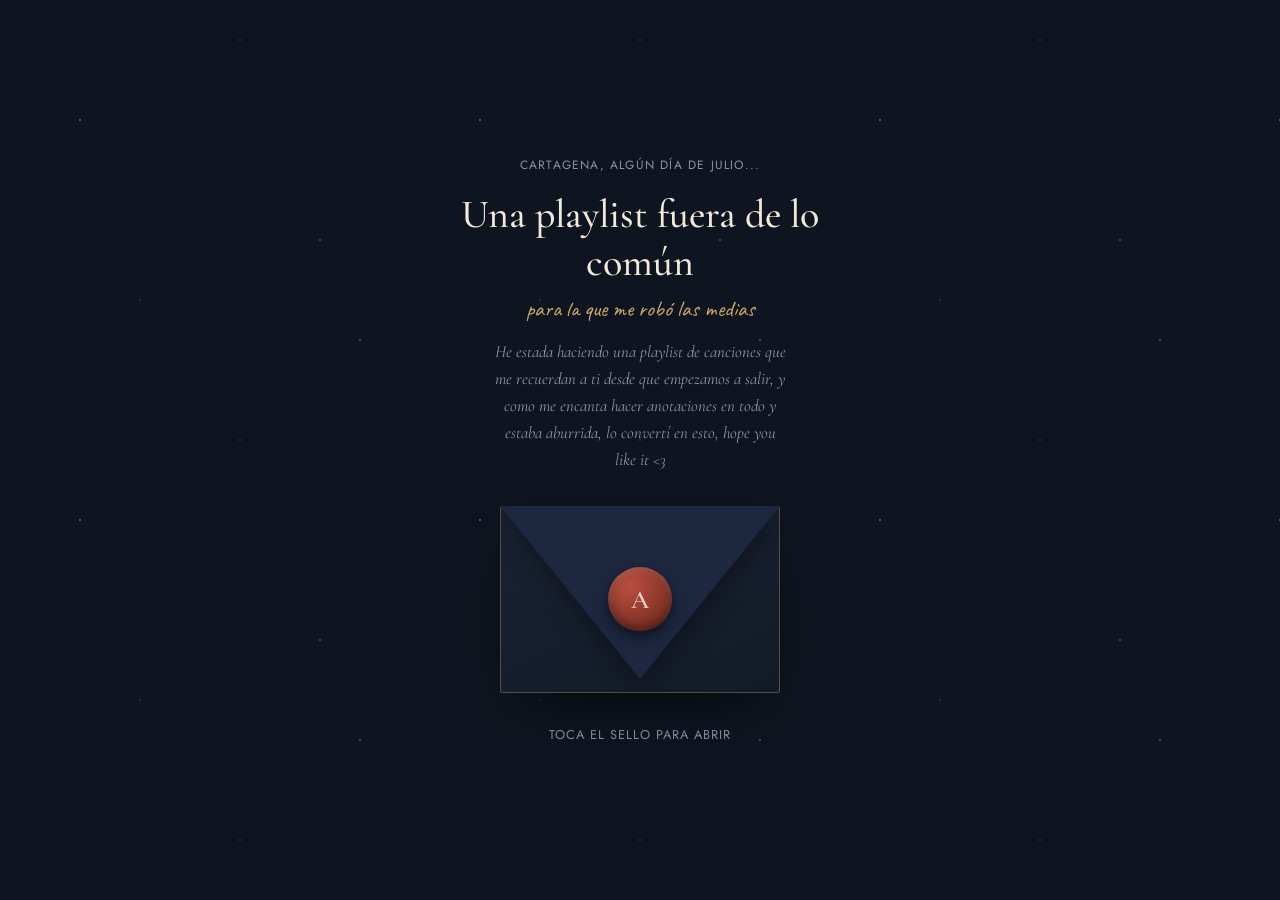
==== index.html @ bd86cba3 "Change audio source from tu-cancion.mp3 to gorgeous.m4a" ====
<!DOCTYPE html>
<html lang="es">
<head>
<meta charset="UTF-8">
<meta name="viewport" content="width=device-width, initial-scale=1.0">
<title>Carta musical</title>

<!-- Tipografías: Cormorant Garamond (versos), Caveat (notas manuscritas), Jost (interfaz) -->
<link rel="preconnect" href="https://fonts.googleapis.com">
<link href="https://fonts.googleapis.com/css2?family=Cormorant+Garamond:ital,wght@0,400;0,500;0,600;1,400;1,500&family=Caveat:wght@400;600;700&family=Jost:wght@300;400;500&display=swap" rel="stylesheet">

<link rel="stylesheet" href="style.css">

<!-- Salvaguarda: si JavaScript no carga, el contenido queda visible igual.
     Esta línea agrega la clase "js" al <html> apenas se lee, antes de pintar
     la página. El CSS solo oculta versos/notas/recuerdos cuando esta clase
     está presente, así que sin JS todo se ve de una, sin animación pero
     completo. -->
<script>document.documentElement.classList.add('js');</script>
</head>
<body>

  <!-- ============================================= -->
  <!-- FONDO: capa de estrellas / textura nocturna    -->
  <!-- ============================================= -->
  <div class="fondo-estrellas" aria-hidden="true"></div>

  <!-- ============================================= -->
  <!-- PANTALLA 1: SOBRE SELLADO (pantalla de entrada) -->
  <!-- ============================================= -->
  <section id="sobre" class="sobre">

    <!-- Encabezado de la carta, ahora en la pantalla inicial -->
    <div class="sobre__encabezado">
      <p class="sobre__fecha">Cartagena, algún día de julio...</p>
      <h1 class="sobre__titulo">Una playlist fuera de lo común</h1>
      <p class="sobre__subtitulo">para la que me robó las medias</p>
      <p class="sobre__dedicatoria">
        He estada haciendo una playlist de canciones que me recuerdan a ti desde que empezamos a salir,
        y como me encanta hacer anotaciones en todo y estaba aburrida, lo convertí en esto, hope you like it &lt;3
      </p>
    </div>

    <div class="sobre__cuerpo">
      <div class="sobre__solapa"></div>
      <!-- El sello de cera: al hacer clic, se rompe y abre la carta -->
      <button id="sello" class="sello" aria-label="Abrir la carta">
        <span class="sello__inicial">A</span> <!-- CAMBIA esta inicial por la que quieras en el sello -->
      </button>
    </div>
    <p class="sobre__pista">toca el sello para abrir</p>
  </section>

  <!-- ============================================= -->
  <!-- PANTALLA 2: LA CARTA (contenido principal)     -->
  <!-- ============================================= -->
  <main id="carta" class="carta" hidden>

    <!-- ============================================= -->
    <!-- REPRODUCTOR DE AUDIO                           -->
    <!-- ============================================= -->
    <div class="reproductor" id="reproductor">
      <audio id="audio" src="gorgeous.m4a" preload="metadata"></audio> <!-- CAMBIA la ruta del archivo -->

      <button id="btn-play" class="reproductor__play" aria-label="Reproducir">
        <svg class="icono-play" viewBox="0 0 24 24" width="18" height="18"><path d="M8 5v14l11-7z" fill="currentColor"/></svg>
        <svg class="icono-pausa" viewBox="0 0 24 24" width="18" height="18" hidden><path d="M6 5h4v14H6zM14 5h4v14h-4z" fill="currentColor"/></svg>
      </button>

      <div class="reproductor__info">
        <p class="reproductor__cancion">Gorgeous</p> <!-- CAMBIA -->
        <p class="reproductor__artista">Taylor Swift</p> <!-- CAMBIA -->
      </div>

      <div class="reproductor__barra">
        <span class="reproductor__tiempo" id="tiempo-actual">0:00</span>
        <input type="range" id="progreso" class="reproductor__progreso" value="0" min="0" max="100" aria-label="Progreso de la canción">
        <span class="reproductor__tiempo" id="tiempo-total">0:00</span>
      </div>
    </div>

    <!-- ============================================= -->
    <!-- LETRA CON NOTAS AL MARGEN                      -->
    <!-- Cada .estrofa agrupa versos.                   -->
    <!-- Un verso con nota lleva la clase "verso--nota" -->
    <!-- y un <aside class="nota"> justo después,        -->
    <!-- vinculados por data-nota (mismo valor en ambos) -->
    <!-- ============================================= -->
    <section class="letra">

       <div class="estrofa">
         <p class="verso">You should take it as a compliment<span class="traduccion">Deberías tomártelo como un cumplido</span></p>
         <p class="verso verso--nota" data-nota="1">That I got drunk and made fun of the way you talk<span class="traduccion">Que me haya emborrachado y burlado de tu forma de hablar</span></p>
         <aside class="nota" data-nota="1">mi lenguaje del amor es hacer bullying, tómalo como halago</aside>
         <p class="verso">You should think about the consequence<span class="traduccion">Deberías pensar en la consecuencia</span></p>
         <p class="verso verso--nota" data-nota="2">Of your magnetic field being a little too strong<span class="traduccion">De que tu campo magnético sea un poco demasiado fuerte</span></p>
         <aside class="nota" data-nota="2">te he dicho que tu aura es muy fuerte?</aside>
         <p class="verso verso--nota" data-nota="3">And I got a boyfriend, he's older than us<span class="traduccion">Y tengo novio, es mayor que nosotros</span></p>
         <aside class="nota" data-nota="3">i do not</aside>
         <p class="verso">He's in the club doing, I don't know what<span class="traduccion">Él está en el club haciendo no sé qué</span></p>
         <p class="verso verso--nota" data-nota="4">You're so cool, it makes me hate you so much (I hate you so much)<span class="traduccion">Eres tan genial que hace que te odie tanto (te odie tanto)</span></p>
         <aside class="nota" data-nota="4">me caes muy mal</aside>
         <p class="verso">Whisky on ice, Sunset and Vine<span class="traduccion">Whisky con hielo, Sunset y Vine</span></p>
         <p class="verso verso--nota" data-nota="5">You've ruined my life, by not being mine<span class="traduccion">Has arruinado mi vida al no ser mío</span></p>
         <aside class="nota" data-nota="5">aún...</aside>
       </div>
     
       <div class="estrofa">
         <p class="verso">You're so gorgeous<span class="traduccion">Eres tan hermoso</span></p>
         <p class="verso verso--nota" data-nota="6">I can't say anything to your face<span class="traduccion">No puedo decirte nada a la cara</span></p>
         <aside class="nota" data-nota="6">yo y las que no podemos hacer contacto visual</aside>
         <p class="verso">'Cause look at your face (gorgeous)<span class="traduccion">Porque mira tu cara (hermoso)</span></p>
         <p class="verso">And I'm so furious<span class="traduccion">Y estoy tan furiosa</span></p>
         <p class="verso verso--nota" data-nota="7">At you for making me feel this way<span class="traduccion">Contigo por hacerme sentir de esta manera</span></p>
         <aside class="nota" data-nota="7">me caes muy mal x2</aside>
         <p class="verso">But what can I say?<span class="traduccion">¿Pero qué puedo decir?</span></p>
         <p class="verso verso--nota" data-nota="8">You're gorgeous<span class="traduccion">Eres hermoso</span></p>
         <aside class="nota" data-nota="8">guiño, guiño</aside>
       </div>
     
       <div class="estrofa">
         <p class="verso">You should take it as a compliment<span class="traduccion">Deberías tomártelo como un cumplido</span></p>
         <p class="verso verso--nota" data-nota="9">That I'm talking to everyone here but you (but you, but you)<span class="traduccion">Que le esté hablando a todos aquí menos a ti (menos a ti)</span></p>
         <aside class="nota" data-nota="9">mi lenguaje del amor es ignorar</aside>
         <p class="verso">And you should think about the consequence<span class="traduccion">Y deberías pensar en la consecuencia</span></p>
         <p class="verso verso--nota" data-nota="10">Of you touching my hand in the darkened room (dark room, dark room)<span class="traduccion">De que toques mi mano en la habitación oscura (habitación oscura)</span></p>
         <aside class="nota" data-nota="10">o las consecuencias de besarme en un reto</aside>
         <p class="verso verso--nota" data-nota="11">If you've got a girlfriend, I'm jealous of her<span class="traduccion">Si tienes novia, estoy celosa de ella</span></p>
         <aside class="nota" data-nota="11">you do not</aside>
         <p class="verso verso--nota" data-nota="12">But if you're single that's honestly worse<span class="traduccion">Pero si estás soltero, honestamente eso es peor</span></p>
         <aside class="nota" data-nota="12">sí</aside>
         <p class="verso">'Cause you're so gorgeous it actually hurts (Honey, it hurts)<span class="traduccion">Porque eres tan hermoso que realmente duele (Cariño, duele)</span></p>
         <p class="verso">Ocean blue eyes looking in mine<span class="traduccion">Ojos azules como el océano mirando a los míos</span></p>
         <p class="verso verso--nota" data-nota="13">I feel like I might sink and drown and die<span class="traduccion">Siento que podría hundirme, ahogarme y morir</span></p>
         <aside class="nota" data-nota="13">podría morir por la forma en que me miras</aside>
       </div>
     
       <!-- Coro repetido: mismo patrón que la primera estrofa de coro, sin notas nuevas -->
       <div class="estrofa">
         <p class="verso">You're so gorgeous<span class="traduccion">Eres tan hermoso</span></p>
         <p class="verso">I can't say anything to your face (to your face)<span class="traduccion">No puedo decirte nada a la cara (a tu cara)</span></p>
         <p class="verso">'Cause look at your face (look at your face)<span class="traduccion">Porque mira tu cara (mira tu cara)</span></p>
         <p class="verso">And I'm so furious<span class="traduccion">Y estoy tan furiosa</span></p>
         <p class="verso">At you for making me feel this way (this way)<span class="traduccion">Contigo por hacerme sentir de esta manera (de esta manera)</span></p>
         <p class="verso">But what can I say?<span class="traduccion">¿Pero qué puedo decir?</span></p>
         <p class="verso">You're gorgeous<span class="traduccion">Eres hermoso</span></p>
       </div>
     
       <div class="estrofa">
         <p class="verso">You make me so happy, it turns back to sad, yeah<span class="traduccion">Me haces tan feliz que se vuelve tristeza, sí</span></p>
         <p class="verso verso--nota" data-nota="14">There's nothing I hate more than what I can't have<span class="traduccion">No hay nada que odie más que lo que no puedo tener</span></p>
         <aside class="nota" data-nota="14">oopsie</aside>
         <p class="verso">You are so gorgeous it makes me so mad (mmh)<span class="traduccion">Eres tan hermoso que me enoja tanto</span></p>
         <p class="verso">You make me so happy, it turns back to sad, yeah<span class="traduccion">Me haces tan feliz que se vuelve tristeza, sí</span></p>
         <p class="verso">There's nothing I hate more than what I can't have and<span class="traduccion">No hay nada que odie más que lo que no puedo tener y</span></p>
         <p class="verso verso--nota" data-nota="15">Guess I'll just stumble on home to my cats (yeugh)<span class="traduccion">Supongo que iré tropezando a casa con mis gatos</span></p>
         <aside class="nota" data-nota="15">tus bigotes, lulu and fausto</aside>
         <p class="verso verso--nota" data-nota="16">Alone, unless you wanna come along (oh)<span class="traduccion">Sola, a menos que quieras venir conmigo</span></p>
         <aside class="nota nota--resaltada" data-nota="16">¿quieres?</aside>
       </div>
     
       <!-- Coro final y outro -->
       <div class="estrofa">
         <p class="verso">You're so gorgeous<span class="traduccion">Eres tan hermoso</span></p>
         <p class="verso">I can't say anything to your face (to your face)<span class="traduccion">No puedo decirte nada a la cara (a tu cara)</span></p>
         <p class="verso">'Cause look at your face (look at your face, gorgeous)<span class="traduccion">Porque mira tu cara (mira tu cara, hermoso)</span></p>
         <p class="verso">And I'm so furious (I'm so furious)<span class="traduccion">Y estoy tan furiosa (estoy tan furiosa)</span></p>
         <p class="verso">At you for making me feel this way (feel this way)<span class="traduccion">Contigo por hacerme sentir de esta manera (sentir de esta manera)</span></p>
         <p class="verso">But what can I say? (I say)<span class="traduccion">¿Pero qué puedo decir? (digo)</span></p>
         <p class="verso">You're gorgeous<span class="traduccion">Eres hermoso</span></p>
       </div>
     
       <div class="estrofa">
         <p class="verso">You make me so happy, it turns back to sad, yeah<span class="traduccion">Me haces tan feliz que se vuelve tristeza, sí</span></p>
         <p class="verso">There's nothing I hate more than what I can't have and<span class="traduccion">No hay nada que odie más que lo que no puedo tener y</span></p>
         <p class="verso">You are so gorgeous it makes me so mad (mmh)<span class="traduccion">Eres tan hermoso que me enoja tanto</span></p>
         <p class="verso">You're gorgeous<span class="traduccion">Eres hermoso</span></p>
         <p class="verso">You make me so happy, it turns back to sad, yeah (it turns back so sad)<span class="traduccion">Me haces tan feliz que se vuelve tristeza, sí (se vuelve tan triste)</span></p>
         <p class="verso">There's nothing I hate more than what I can't have (what I can have)<span class="traduccion">No hay nada que odie más que lo que no puedo tener (lo que puedo tener)</span></p>
         <p class="verso">You are so gorgeous it makes me so mad (mmh)<span class="traduccion">Eres tan hermoso que me enoja tanto</span></p>
         <p class="verso">You're gorgeous<span class="traduccion">Eres hermoso</span></p>
       </div>
     
     </section>

    <!-- Cierre de la carta -->
    <footer class="carta__cierre">
      <p class="carta__firma">— [tu firma o iniciales]</p> <!-- CAMBIA -->
    </footer>

  </main>

<script src="script.js"></script>
</body>
</html>
---- style.css ----
/* =================================================================
   CARTA MUSICAL — style.css
   Paleta: nocturno íntimo (azul tinta + dorado tenue + rosa polvo)
   ================================================================= */

/* -----------------------------------------------------------------
   1. VARIABLES DE DISEÑO
   Cambia estos valores para ajustar toda la paleta y tipografía
   desde un solo lugar.
   ----------------------------------------------------------------- */
:root {
  /* Colores */
  --azul-tinta:      #0f1520; /* fondo base */
  --azul-pizarra:    #161d2b; /* fondo de tarjetas / reproductor */
  --dorado:          #c9a769; /* acentos, líneas, sello */
  --crema:           #f2e9d8; /* texto principal */
  --gris-azulado:    #8a93a8; /* texto secundario */
  --rosa-polvo:      #d9a5a0; /* acento de nota resaltada */

  /* Tipografías */
  --fuente-versos:   'Cormorant Garamond', serif;
  --fuente-notas:    'Caveat', cursive;
  --fuente-interfaz: 'Jost', sans-serif;

  /* Ritmo de espaciado */
  --espacio-xs: 0.5rem;
  --espacio-s:  1rem;
  --espacio-m:  2rem;
  --espacio-l:  3.5rem;
  --espacio-xl: 6rem;

  /* Transiciones */
  --ease-suave: cubic-bezier(0.22, 1, 0.36, 1);
}

/* -----------------------------------------------------------------
   2. RESET BÁSICO
   ----------------------------------------------------------------- */
* { margin: 0; padding: 0; box-sizing: border-box; }

html { scroll-behavior: smooth; }

body {
  background: var(--azul-tinta);
  color: var(--crema);
  font-family: var(--fuente-interfaz);
  min-height: 100vh;
  overflow-x: hidden;
  position: relative;
}

/* Respeta la preferencia de reducir movimiento */
@media (prefers-reduced-motion: reduce) {
  *, *::before, *::after {
    animation-duration: 0.01ms !important;
    animation-iteration-count: 1 !important;
    transition-duration: 0.01ms !important;
    scroll-behavior: auto !important;
  }
}

/* -----------------------------------------------------------------
   3. FONDO DE ESTRELLAS
   Textura sutil generada con gradientes radiales repetidos,
   sin necesidad de imágenes externas.
   ----------------------------------------------------------------- */
.fondo-estrellas {
  position: fixed;
  inset: 0;
  z-index: 0;
  pointer-events: none;
  background-image:
    radial-gradient(1.5px 1.5px at 20% 30%, rgba(242,233,216,0.5) 50%, transparent 100%),
    radial-gradient(1px 1px at 60% 10%, rgba(242,233,216,0.35) 50%, transparent 100%),
    radial-gradient(2px 2px at 80% 60%, rgba(201,167,105,0.4) 50%, transparent 100%),
    radial-gradient(1px 1px at 35% 75%, rgba(242,233,216,0.3) 50%, transparent 100%),
    radial-gradient(1.5px 1.5px at 90% 85%, rgba(242,233,216,0.4) 50%, transparent 100%),
    radial-gradient(1px 1px at 10% 90%, rgba(201,167,105,0.3) 50%, transparent 100%);
  background-repeat: repeat;
  background-size: 400px 400px;
  opacity: 0.6;
}

/* =================================================================
   4. PANTALLA 1 — SOBRE SELLADO
   ================================================================= */
.sobre {
  position: relative;
  z-index: 1;
  min-height: 100vh;
  display: flex;
  flex-direction: column;
  align-items: center;
  justify-content: center;
  gap: var(--espacio-m);
  transition: opacity 0.8s var(--ease-suave), visibility 0.8s var(--ease-suave);
}

.sobre--oculto {
  opacity: 0;
  visibility: hidden;
  pointer-events: none;
}

.sobre__cuerpo {
  position: relative;
  width: min(280px, 70vw);
  aspect-ratio: 3 / 2;
}

/* --- Encabezado dentro del sobre: fecha, título, dedicatoria --- */
.sobre__encabezado {
  text-align: center;
  max-width: 480px;
  padding: 0 var(--espacio-m);
}

.sobre__fecha {
  font-family: var(--fuente-interfaz);
  font-size: 0.75rem;
  letter-spacing: 0.1em;
  text-transform: uppercase;
  color: var(--gris-azulado);
  margin-bottom: var(--espacio-s);
}

.sobre__titulo {
  font-family: var(--fuente-versos);
  font-weight: 500;
  font-size: clamp(1.8rem, 5vw, 2.5rem);
  color: var(--crema);
  margin-bottom: var(--espacio-xs);
}

.sobre__subtitulo {
  font-family: var(--fuente-notas);
  font-size: 1.4rem;
  color: var(--dorado);
  margin-bottom: var(--espacio-s);
}

.sobre__dedicatoria {
  font-family: var(--fuente-versos);
  font-style: italic;
  font-size: 1.05rem;
  color: var(--gris-azulado);
  line-height: 1.6;
  max-width: 42ch;
  margin: 0 auto;
}

/* El cuerpo del sobre: un rectángulo con textura de papel oscuro */
.sobre__cuerpo::before {
  content: '';
  position: absolute;
  inset: 0;
  background: linear-gradient(155deg, #1a2233, #131a27);
  border: 1px solid rgba(201, 167, 105, 0.35);
  border-radius: 3px;
  box-shadow: 0 25px 60px -20px rgba(0,0,0,0.7);
}

/* La solapa triangular del sobre */
.sobre__solapa {
  position: absolute;
  top: 0;
  left: 0;
  width: 100%;
  height: 0;
  border-left: calc(min(280px, 70vw) / 2) solid transparent;
  border-right: calc(min(280px, 70vw) / 2) solid transparent;
  border-top: calc(min(280px, 70vw) * 0.62) solid #1e2740;
  filter: drop-shadow(0 8px 12px rgba(0,0,0,0.35));
}

/* El sello de cera, centrado sobre la unión de la solapa */
.sello {
  position: absolute;
  top: 50%;
  left: 50%;
  transform: translate(-50%, -50%);
  width: 64px;
  height: 64px;
  border-radius: 50%;
  border: none;
  background: radial-gradient(circle at 35% 30%, #b9503f, #7a2e22 75%);
  box-shadow:
    0 6px 14px rgba(0,0,0,0.5),
    inset 0 -4px 8px rgba(0,0,0,0.35),
    inset 0 3px 6px rgba(255,255,255,0.15);
  cursor: pointer;
  display: flex;
  align-items: center;
  justify-content: center;
  z-index: 2;
  transition: transform 0.3s var(--ease-suave);
}

.sello:hover { transform: translate(-50%, -50%) scale(1.06); }
.sello:focus-visible { outline: 2px solid var(--dorado); outline-offset: 4px; }

.sello__inicial {
  font-family: var(--fuente-versos);
  font-weight: 600;
  font-size: 1.6rem;
  color: rgba(242, 233, 216, 0.85);
}

/* Animación de ruptura: el sello se parte y se desvanece */
.sello--roto {
  animation: romper-sello 0.6s var(--ease-suave) forwards;
  pointer-events: none;
}

@keyframes romper-sello {
  0%   { transform: translate(-50%, -50%) scale(1); opacity: 1; }
  40%  { transform: translate(-50%, -50%) scale(1.15) rotate(-4deg); }
  100% { transform: translate(-50%, -50%) scale(0.4) rotate(8deg); opacity: 0; }
}

.sobre__pista {
  font-size: 0.8rem;
  letter-spacing: 0.08em;
  text-transform: uppercase;
  color: var(--gris-azulado);
}

/* =================================================================
   5. PANTALLA 2 — LA CARTA
   ================================================================= */
.carta {
  position: relative;
  z-index: 1;
  max-width: 640px;
  margin: 0 auto;
  padding: var(--espacio-l) var(--espacio-m) var(--espacio-xl);
  opacity: 0;
  transform: translateY(24px);
  transition: opacity 1s var(--ease-suave), transform 1s var(--ease-suave);
}

.carta--visible {
  opacity: 1;
  transform: translateY(0);
}

/* --- Reproductor --- */
.reproductor {
  display: flex;
  align-items: center;
  gap: var(--espacio-s);
  background: var(--azul-pizarra);
  border: 1px solid rgba(201, 167, 105, 0.2);
  border-radius: 12px;
  padding: var(--espacio-s) var(--espacio-m);
  margin-bottom: var(--espacio-xl);
  position: sticky;
  top: var(--espacio-s);
  backdrop-filter: blur(6px);
  z-index: 5;
}

.reproductor__play {
  flex-shrink: 0;
  width: 42px;
  height: 42px;
  border-radius: 50%;
  border: 1px solid var(--dorado);
  background: transparent;
  color: var(--dorado);
  display: flex;
  align-items: center;
  justify-content: center;
  cursor: pointer;
  transition: background 0.25s var(--ease-suave), color 0.25s var(--ease-suave);
}

.reproductor__play:hover {
  background: var(--dorado);
  color: var(--azul-tinta);
}

.reproductor__play:focus-visible { outline: 2px solid var(--dorado); outline-offset: 3px; }

.reproductor__info {
  flex-shrink: 0;
  min-width: 0;
  max-width: 110px;
}

.reproductor__cancion {
  font-size: 0.85rem;
  font-weight: 500;
  white-space: nowrap;
  overflow: hidden;
  text-overflow: ellipsis;
}

.reproductor__artista {
  font-size: 0.72rem;
  color: var(--gris-azulado);
  white-space: nowrap;
  overflow: hidden;
  text-overflow: ellipsis;
}

.reproductor__barra {
  flex: 1;
  display: flex;
  align-items: center;
  gap: var(--espacio-xs);
}

.reproductor__tiempo {
  font-size: 0.7rem;
  color: var(--gris-azulado);
  min-width: 2.2em;
}

.reproductor__progreso {
  flex: 1;
  -webkit-appearance: none;
  appearance: none;
  height: 3px;
  border-radius: 2px;
  background: rgba(201, 167, 105, 0.25);
  cursor: pointer;
}

.reproductor__progreso::-webkit-slider-thumb {
  -webkit-appearance: none;
  width: 11px;
  height: 11px;
  border-radius: 50%;
  background: var(--dorado);
  cursor: pointer;
}

.reproductor__progreso::-moz-range-thumb {
  width: 11px;
  height: 11px;
  border-radius: 50%;
  background: var(--dorado);
  border: none;
  cursor: pointer;
}

/* --- Letra --- */
.letra {
  display: flex;
  flex-direction: column;
  gap: var(--espacio-l);
}

.estrofa {
  display: flex;
  flex-direction: column;
  gap: var(--espacio-xs);
}

.verso {
  font-family: var(--fuente-versos);
  font-size: clamp(1.15rem, 2.4vw, 1.4rem);
  line-height: 1.75;
  color: var(--crema);
}

/* Animación de aparición al hacer scroll: SOLO se oculta de entrada si
   confirmamos (vía la clase "js" en <html>) que el script va a correr
   y a mostrarlo de nuevo. Si JS no carga, el verso queda visible siempre. */
html.js .verso {
  opacity: 0;
  transform: translateY(14px);
  transition: opacity 0.7s var(--ease-suave), transform 0.7s var(--ease-suave);
}

.verso--visible {
  opacity: 1;
  transform: translateY(0);
}

/* Se usa "html.js" también aquí para igualar y superar la especificidad
   de "html.js .verso" de arriba; si no, esta regla pierde el pulso
   y el verso se queda invisible aunque tenga la clase --visible. */
html.js .verso.verso--visible {
  opacity: 1;
  transform: translateY(0);
}

/* Verso con nota asociada: subrayado punteado dorado, sutil */
.verso--nota {
  position: relative;
  cursor: pointer;
  border-bottom: 1px dotted rgba(201, 167, 105, 0.55);
  padding-bottom: 2px;
  width: fit-content;
  transition: color 0.25s var(--ease-suave), border-color 0.25s var(--ease-suave);
}

/* Traducción pequeña debajo de cada verso, en la fuente de interfaz
   para diferenciarla visualmente de la letra original */
.traduccion {
  display: block;
  font-family: var(--fuente-interfaz);
  font-size: 0.78rem;
  font-weight: 300;
  font-style: normal;
  color: var(--gris-azulado);
  opacity: 0.75;
  margin-top: 0.15rem;
  line-height: 1.4;
}

.verso--nota:hover,
.verso--nota:focus-visible {
  color: var(--dorado);
  border-color: var(--dorado);
}

/* --- Notas --- */
.nota {
  font-family: var(--fuente-notas);
  font-size: 1.3rem;
  line-height: 1.4;
  color: var(--gris-azulado);
  max-width: 34ch;
}

/* Igual que con .verso: sin JS, la nota se ve directamente, sin toggle */
html.js .nota {
  opacity: 0;
  transform: translateY(8px);
  max-height: 0;
  overflow: hidden;
  transition: opacity 0.5s var(--ease-suave), transform 0.5s var(--ease-suave), max-height 0.5s var(--ease-suave);
}

.nota--abierta {
  opacity: 1;
  transform: translateY(0);
  max-height: 200px;
}

/* Mismo arreglo de especificidad que .verso--visible */
html.js .nota.nota--abierta {
  opacity: 1;
  transform: translateY(0);
  max-height: 200px;
}

.nota--resaltada { color: var(--rosa-polvo); }

/* En escritorio: las notas se mueven al margen derecho, como comentarios de Word */
@media (min-width: 900px) {
  .letra { position: relative; }

  .nota {
    position: absolute;
    left: calc(100% + var(--espacio-m));
    width: 220px;
    max-width: none;
    max-height: none;
    /* En escritorio la nota siempre existe en el flujo del margen;
       solo el opacity/transform controlan su aparición al hacer scroll */
  }
}

/* --- Recuerdos (imágenes / GIFs entre estrofas) --- */
.recuerdo {
  align-self: center;
  max-width: 240px;
  background: var(--crema);
  padding: var(--espacio-xs) var(--espacio-xs) var(--espacio-m);
  box-shadow: 0 20px 40px -15px rgba(0,0,0,0.6);
}

/* Igual que con .verso y .nota: sin JS, la imagen se ve directamente */
html.js .recuerdo {
  opacity: 0;
  transform: translateY(20px) rotate(0deg);
  transition: opacity 0.8s var(--ease-suave), transform 0.8s var(--ease-suave);
}

.recuerdo--visible { opacity: 1; }

/* Mismo arreglo de especificidad que .verso--visible y .nota--abierta */
html.js .recuerdo.recuerdo--visible { opacity: 1; }

.recuerdo--rotada-izq.recuerdo--visible { transform: rotate(-4deg); }
.recuerdo--rotada-der.recuerdo--visible { transform: rotate(3deg); }

html.js .recuerdo--rotada-izq.recuerdo--visible { transform: rotate(-4deg); }
html.js .recuerdo--rotada-der.recuerdo--visible { transform: rotate(3deg); }

.recuerdo img {
  width: 100%;
  display: block;
  filter: sepia(0.15) saturate(0.9);
}

.recuerdo figcaption {
  font-family: var(--fuente-notas);
  font-size: 1.1rem;
  color: #2a2620;
  text-align: center;
  margin-top: var(--espacio-xs);
}

/* --- Cierre --- */
.carta__cierre {
  margin-top: var(--espacio-xl);
  text-align: right;
}

.carta__firma {
  font-family: var(--fuente-notas);
  font-size: 1.6rem;
  color: var(--dorado);
}

/* =================================================================
   6. RESPONSIVE — ajustes para móvil
   ================================================================= */
@media (max-width: 899px) {
  .carta { padding-left: var(--espacio-s); padding-right: var(--espacio-s); }

  /* En móvil la nota aparece debajo del verso al tocarlo, no al margen */
  .nota {
    margin-top: var(--espacio-xs);
    margin-bottom: var(--espacio-s);
    border-left: 2px solid var(--dorado);
    padding-left: var(--espacio-s);
  }
}

@media (max-width: 420px) {
  .reproductor__info { max-width: 80px; }
  .sello { width: 56px; height: 56px; }
}
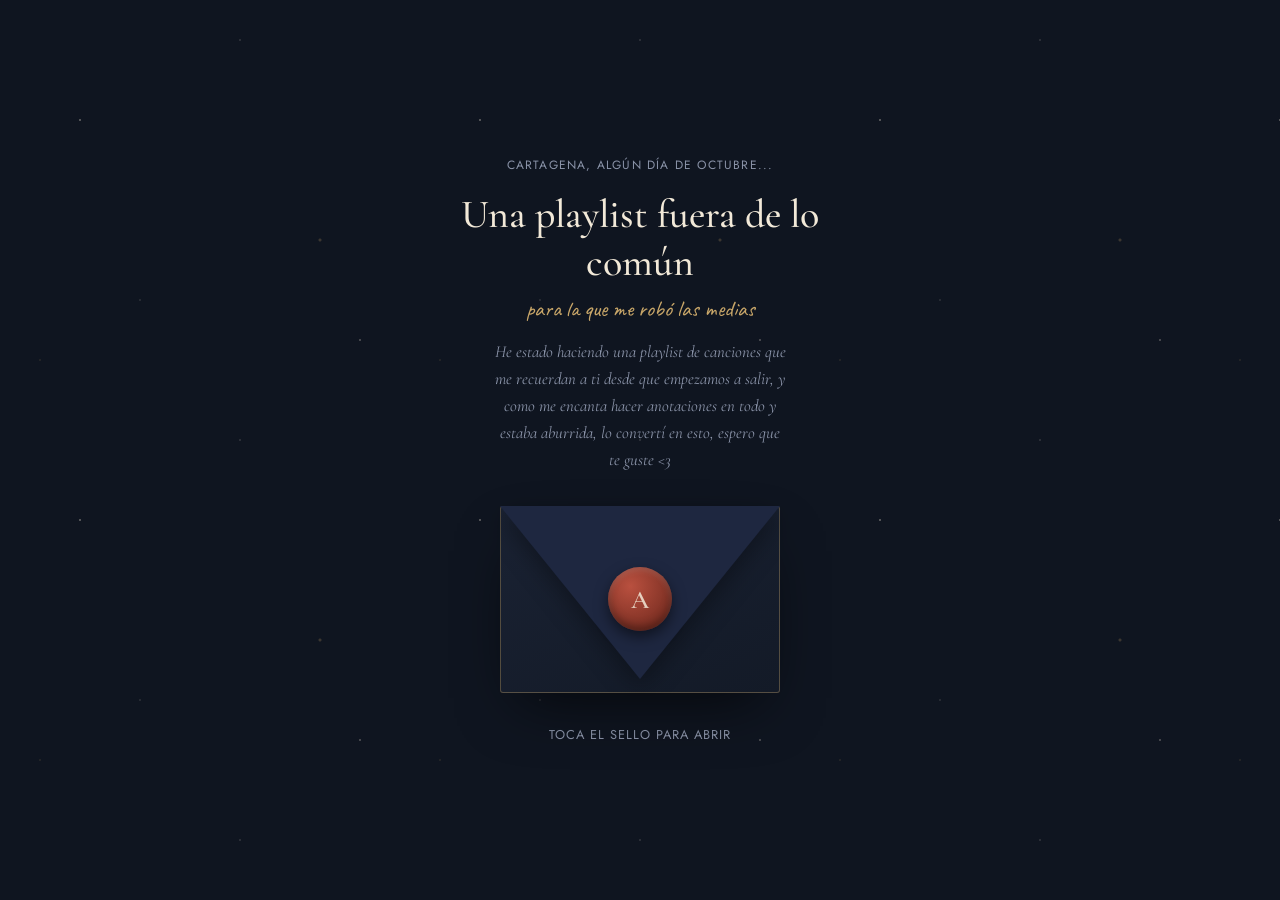
==== commit 3715f1c9: "Fix date and improve text in index.html Updated the date and corrected some text for clarity." ====
--- a/index.html
+++ b/index.html
@@ -32,164 +32,25 @@
 
     <!-- Encabezado de la carta, ahora en la pantalla inicial -->
     <div class="sobre__encabezado">
-      <p class="sobre__fecha">Cartagena, algún día de julio...</p>
+      <p class="sobre__fecha">Cartagena, algún día de octubre...</p>
       <h1 class="sobre__titulo">Una playlist fuera de lo común</h1>
       <p class="sobre__subtitulo">para la que me robó las medias</p>
       <p class="sobre__dedicatoria">
-        He estada haciendo una playlist de canciones que me recuerdan a ti desde que empezamos a salir,
-        y como me encanta hacer anotaciones en todo y estaba aburrida, lo convertí en esto, hope you like it &lt;3
+        He estado haciendo una playlist de canciones que me recuerdan a ti desde que empezamos a salir,
+        y como me encanta hacer anotaciones en todo y estaba aburrida, lo convertí en esto, espero que te guste &lt;3
       </p>
     </div>
 
     <div class="sobre__cuerpo">
       <div class="sobre__solapa"></div>
       <!-- El sello de cera: al hacer clic, se rompe y abre la carta -->
-      <button id="sello" class="sello" aria-label="Abrir la carta">
+      <button id="sello" class="sello" aria-label="Abrir la carta" data-destino="cancion-2.html">
         <span class="sello__inicial">A</span> <!-- CAMBIA esta inicial por la que quieras en el sello -->
       </button>
     </div>
     <p class="sobre__pista">toca el sello para abrir</p>
   </section>
 
-  <!-- ============================================= -->
-  <!-- PANTALLA 2: LA CARTA (contenido principal)     -->
-  <!-- ============================================= -->
-  <main id="carta" class="carta" hidden>
-
-    <!-- ============================================= -->
-    <!-- REPRODUCTOR DE AUDIO                           -->
-    <!-- ============================================= -->
-    <div class="reproductor" id="reproductor">
-      <audio id="audio" src="gorgeous.m4a" preload="metadata"></audio> <!-- CAMBIA la ruta del archivo -->
-
-      <button id="btn-play" class="reproductor__play" aria-label="Reproducir">
-        <svg class="icono-play" viewBox="0 0 24 24" width="18" height="18"><path d="M8 5v14l11-7z" fill="currentColor"/></svg>
-        <svg class="icono-pausa" viewBox="0 0 24 24" width="18" height="18" hidden><path d="M6 5h4v14H6zM14 5h4v14h-4z" fill="currentColor"/></svg>
-      </button>
-
-      <div class="reproductor__info">
-        <p class="reproductor__cancion">Gorgeous</p> <!-- CAMBIA -->
-        <p class="reproductor__artista">Taylor Swift</p> <!-- CAMBIA -->
-      </div>
-
-      <div class="reproductor__barra">
-        <span class="reproductor__tiempo" id="tiempo-actual">0:00</span>
-        <input type="range" id="progreso" class="reproductor__progreso" value="0" min="0" max="100" aria-label="Progreso de la canción">
-        <span class="reproductor__tiempo" id="tiempo-total">0:00</span>
-      </div>
-    </div>
-
-    <!-- ============================================= -->
-    <!-- LETRA CON NOTAS AL MARGEN                      -->
-    <!-- Cada .estrofa agrupa versos.                   -->
-    <!-- Un verso con nota lleva la clase "verso--nota" -->
-    <!-- y un <aside class="nota"> justo después,        -->
-    <!-- vinculados por data-nota (mismo valor en ambos) -->
-    <!-- ============================================= -->
-    <section class="letra">
-
-       <div class="estrofa">
-         <p class="verso">You should take it as a compliment<span class="traduccion">Deberías tomártelo como un cumplido</span></p>
-         <p class="verso verso--nota" data-nota="1">That I got drunk and made fun of the way you talk<span class="traduccion">Que me haya emborrachado y burlado de tu forma de hablar</span></p>
-         <aside class="nota" data-nota="1">mi lenguaje del amor es hacer bullying, tómalo como halago</aside>
-         <p class="verso">You should think about the consequence<span class="traduccion">Deberías pensar en la consecuencia</span></p>
-         <p class="verso verso--nota" data-nota="2">Of your magnetic field being a little too strong<span class="traduccion">De que tu campo magnético sea un poco demasiado fuerte</span></p>
-         <aside class="nota" data-nota="2">te he dicho que tu aura es muy fuerte?</aside>
-         <p class="verso verso--nota" data-nota="3">And I got a boyfriend, he's older than us<span class="traduccion">Y tengo novio, es mayor que nosotros</span></p>
-         <aside class="nota" data-nota="3">i do not</aside>
-         <p class="verso">He's in the club doing, I don't know what<span class="traduccion">Él está en el club haciendo no sé qué</span></p>
-         <p class="verso verso--nota" data-nota="4">You're so cool, it makes me hate you so much (I hate you so much)<span class="traduccion">Eres tan genial que hace que te odie tanto (te odie tanto)</span></p>
-         <aside class="nota" data-nota="4">me caes muy mal</aside>
-         <p class="verso">Whisky on ice, Sunset and Vine<span class="traduccion">Whisky con hielo, Sunset y Vine</span></p>
-         <p class="verso verso--nota" data-nota="5">You've ruined my life, by not being mine<span class="traduccion">Has arruinado mi vida al no ser mío</span></p>
-         <aside class="nota" data-nota="5">aún...</aside>
-       </div>
-     
-       <div class="estrofa">
-         <p class="verso">You're so gorgeous<span class="traduccion">Eres tan hermoso</span></p>
-         <p class="verso verso--nota" data-nota="6">I can't say anything to your face<span class="traduccion">No puedo decirte nada a la cara</span></p>
-         <aside class="nota" data-nota="6">yo y las que no podemos hacer contacto visual</aside>
-         <p class="verso">'Cause look at your face (gorgeous)<span class="traduccion">Porque mira tu cara (hermoso)</span></p>
-         <p class="verso">And I'm so furious<span class="traduccion">Y estoy tan furiosa</span></p>
-         <p class="verso verso--nota" data-nota="7">At you for making me feel this way<span class="traduccion">Contigo por hacerme sentir de esta manera</span></p>
-         <aside class="nota" data-nota="7">me caes muy mal x2</aside>
-         <p class="verso">But what can I say?<span class="traduccion">¿Pero qué puedo decir?</span></p>
-         <p class="verso verso--nota" data-nota="8">You're gorgeous<span class="traduccion">Eres hermoso</span></p>
-         <aside class="nota" data-nota="8">guiño, guiño</aside>
-       </div>
-     
-       <div class="estrofa">
-         <p class="verso">You should take it as a compliment<span class="traduccion">Deberías tomártelo como un cumplido</span></p>
-         <p class="verso verso--nota" data-nota="9">That I'm talking to everyone here but you (but you, but you)<span class="traduccion">Que le esté hablando a todos aquí menos a ti (menos a ti)</span></p>
-         <aside class="nota" data-nota="9">mi lenguaje del amor es ignorar</aside>
-         <p class="verso">And you should think about the consequence<span class="traduccion">Y deberías pensar en la consecuencia</span></p>
-         <p class="verso verso--nota" data-nota="10">Of you touching my hand in the darkened room (dark room, dark room)<span class="traduccion">De que toques mi mano en la habitación oscura (habitación oscura)</span></p>
-         <aside class="nota" data-nota="10">o las consecuencias de besarme en un reto</aside>
-         <p class="verso verso--nota" data-nota="11">If you've got a girlfriend, I'm jealous of her<span class="traduccion">Si tienes novia, estoy celosa de ella</span></p>
-         <aside class="nota" data-nota="11">you do not</aside>
-         <p class="verso verso--nota" data-nota="12">But if you're single that's honestly worse<span class="traduccion">Pero si estás soltero, honestamente eso es peor</span></p>
-         <aside class="nota" data-nota="12">sí</aside>
-         <p class="verso">'Cause you're so gorgeous it actually hurts (Honey, it hurts)<span class="traduccion">Porque eres tan hermoso que realmente duele (Cariño, duele)</span></p>
-         <p class="verso">Ocean blue eyes looking in mine<span class="traduccion">Ojos azules como el océano mirando a los míos</span></p>
-         <p class="verso verso--nota" data-nota="13">I feel like I might sink and drown and die<span class="traduccion">Siento que podría hundirme, ahogarme y morir</span></p>
-         <aside class="nota" data-nota="13">podría morir por la forma en que me miras</aside>
-       </div>
-     
-       <!-- Coro repetido: mismo patrón que la primera estrofa de coro, sin notas nuevas -->
-       <div class="estrofa">
-         <p class="verso">You're so gorgeous<span class="traduccion">Eres tan hermoso</span></p>
-         <p class="verso">I can't say anything to your face (to your face)<span class="traduccion">No puedo decirte nada a la cara (a tu cara)</span></p>
-         <p class="verso">'Cause look at your face (look at your face)<span class="traduccion">Porque mira tu cara (mira tu cara)</span></p>
-         <p class="verso">And I'm so furious<span class="traduccion">Y estoy tan furiosa</span></p>
-         <p class="verso">At you for making me feel this way (this way)<span class="traduccion">Contigo por hacerme sentir de esta manera (de esta manera)</span></p>
-         <p class="verso">But what can I say?<span class="traduccion">¿Pero qué puedo decir?</span></p>
-         <p class="verso">You're gorgeous<span class="traduccion">Eres hermoso</span></p>
-       </div>
-     
-       <div class="estrofa">
-         <p class="verso">You make me so happy, it turns back to sad, yeah<span class="traduccion">Me haces tan feliz que se vuelve tristeza, sí</span></p>
-         <p class="verso verso--nota" data-nota="14">There's nothing I hate more than what I can't have<span class="traduccion">No hay nada que odie más que lo que no puedo tener</span></p>
-         <aside class="nota" data-nota="14">oopsie</aside>
-         <p class="verso">You are so gorgeous it makes me so mad (mmh)<span class="traduccion">Eres tan hermoso que me enoja tanto</span></p>
-         <p class="verso">You make me so happy, it turns back to sad, yeah<span class="traduccion">Me haces tan feliz que se vuelve tristeza, sí</span></p>
-         <p class="verso">There's nothing I hate more than what I can't have and<span class="traduccion">No hay nada que odie más que lo que no puedo tener y</span></p>
-         <p class="verso verso--nota" data-nota="15">Guess I'll just stumble on home to my cats (yeugh)<span class="traduccion">Supongo que iré tropezando a casa con mis gatos</span></p>
-         <aside class="nota" data-nota="15">tus bigotes, lulu and fausto</aside>
-         <p class="verso verso--nota" data-nota="16">Alone, unless you wanna come along (oh)<span class="traduccion">Sola, a menos que quieras venir conmigo</span></p>
-         <aside class="nota nota--resaltada" data-nota="16">¿quieres?</aside>
-       </div>
-     
-       <!-- Coro final y outro -->
-       <div class="estrofa">
-         <p class="verso">You're so gorgeous<span class="traduccion">Eres tan hermoso</span></p>
-         <p class="verso">I can't say anything to your face (to your face)<span class="traduccion">No puedo decirte nada a la cara (a tu cara)</span></p>
-         <p class="verso">'Cause look at your face (look at your face, gorgeous)<span class="traduccion">Porque mira tu cara (mira tu cara, hermoso)</span></p>
-         <p class="verso">And I'm so furious (I'm so furious)<span class="traduccion">Y estoy tan furiosa (estoy tan furiosa)</span></p>
-         <p class="verso">At you for making me feel this way (feel this way)<span class="traduccion">Contigo por hacerme sentir de esta manera (sentir de esta manera)</span></p>
-         <p class="verso">But what can I say? (I say)<span class="traduccion">¿Pero qué puedo decir? (digo)</span></p>
-         <p class="verso">You're gorgeous<span class="traduccion">Eres hermoso</span></p>
-       </div>
-     
-       <div class="estrofa">
-         <p class="verso">You make me so happy, it turns back to sad, yeah<span class="traduccion">Me haces tan feliz que se vuelve tristeza, sí</span></p>
-         <p class="verso">There's nothing I hate more than what I can't have and<span class="traduccion">No hay nada que odie más que lo que no puedo tener y</span></p>
-         <p class="verso">You are so gorgeous it makes me so mad (mmh)<span class="traduccion">Eres tan hermoso que me enoja tanto</span></p>
-         <p class="verso">You're gorgeous<span class="traduccion">Eres hermoso</span></p>
-         <p class="verso">You make me so happy, it turns back to sad, yeah (it turns back so sad)<span class="traduccion">Me haces tan feliz que se vuelve tristeza, sí (se vuelve tan triste)</span></p>
-         <p class="verso">There's nothing I hate more than what I can't have (what I can have)<span class="traduccion">No hay nada que odie más que lo que no puedo tener (lo que puedo tener)</span></p>
-         <p class="verso">You are so gorgeous it makes me so mad (mmh)<span class="traduccion">Eres tan hermoso que me enoja tanto</span></p>
-         <p class="verso">You're gorgeous<span class="traduccion">Eres hermoso</span></p>
-       </div>
-     
-     </section>
-
-    <!-- Cierre de la carta -->
-    <footer class="carta__cierre">
-      <p class="carta__firma">— [tu firma o iniciales]</p> <!-- CAMBIA -->
-    </footer>
-
-  </main>
-
 <script src="script.js"></script>
 </body>
 </html>
--- a/style.css
+++ b/style.css
@@ -244,6 +244,30 @@
   transform: translateY(0);
 }
 
+/* Fecha pequeña al inicio de cada canción (misma línea visual que
+   la fecha del sobre, reutilizable en cualquier página) */
+.fecha {
+  font-family: var(--fuente-interfaz);
+  font-size: 0.75rem;
+  letter-spacing: 0.1em;
+  text-transform: uppercase;
+  color: var(--gris-azulado);
+  margin-bottom: var(--espacio-s);
+  text-align: center;
+}
+
+/* Relato o introducción al inicio de cada canción, en la misma
+   fuente manuscrita que usábamos antes en la firma */
+.carta__relato {
+  font-family: var(--fuente-notas);
+  font-size: 1.6rem;
+  line-height: 1.5;
+  color: var(--crema);
+  text-align: center;
+  max-width: 46ch;
+  margin: 0 auto var(--espacio-l);
+}
+
 /* --- Reproductor --- */
 .reproductor {
   display: flex;
@@ -518,6 +542,41 @@
   color: var(--dorado);
 }
 
+/* --- Navegación entre canciones --- */
+.navegacion {
+  display: flex;
+  justify-content: space-between;
+  align-items: center;
+  margin-top: var(--espacio-l);
+  padding-top: var(--espacio-m);
+  border-top: 1px solid rgba(201, 167, 105, 0.2);
+}
+
+.navegacion__anterior,
+.navegacion__siguiente {
+  font-family: var(--fuente-interfaz);
+  font-size: 0.85rem;
+  letter-spacing: 0.03em;
+  color: var(--dorado);
+  text-decoration: none;
+  padding: var(--espacio-xs) var(--espacio-s);
+  border: 1px solid rgba(201, 167, 105, 0.4);
+  border-radius: 6px;
+  transition: background 0.25s var(--ease-suave), color 0.25s var(--ease-suave);
+}
+
+.navegacion__anterior:hover,
+.navegacion__siguiente:hover {
+  background: var(--dorado);
+  color: var(--azul-tinta);
+}
+
+/* Si solo hay un enlace (ej. "siguiente" en la primera página, sin "anterior"),
+   lo empuja hacia la derecha en vez de dejarlo pegado a la izquierda */
+.navegacion__siguiente:only-child {
+  margin-left: auto;
+}
+
 /* =================================================================
    6. RESPONSIVE — ajustes para móvil
    ================================================================= */
@@ -537,3 +596,18 @@
   .reproductor__info { max-width: 80px; }
   .sello { width: 56px; height: 56px; }
 }
+
+/* Reproductor angosto: la barra de progreso (con sus tiempos) no cabe
+   en la misma fila que el botón de play y la info de la canción, así
+   que baja a su propia fila completa para que nada se salga del borde. */
+@media (max-width: 480px) {
+  .reproductor {
+    flex-wrap: wrap;
+    row-gap: var(--espacio-xs);
+  }
+
+  .reproductor__barra {
+    flex-basis: 100%;
+    order: 3;
+  }
+}
